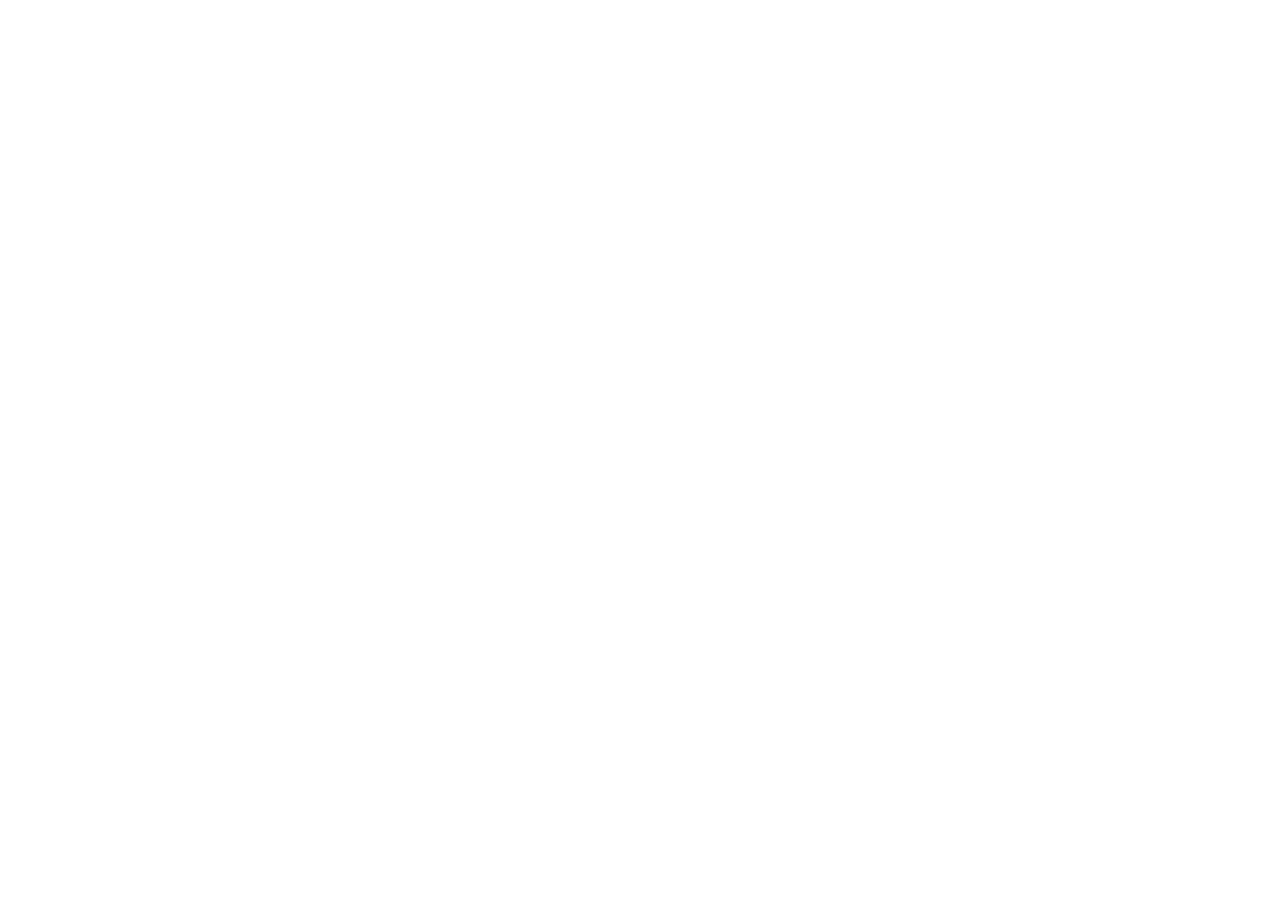
==== index.html @ 674aac0e "init" ====
<!DOCTYPE html>

<html lang="ru">
	<head>
		<!-- Tittle -->
		<title>Tittle</title>

		<!-- Кодировка -->
		<meta http-equiv="Content-type" content="text/html;charset=UTF-8">

		<!-- Настройки вьюпорта для адекватного адаптива -->
		<meta name="viewport" content="width=divice-width, initial-scale=1.0, maximum-scale=1.0, user-scalable=0">

		<!-- Подключение CSS файлов -->
		<link rel="stylesheet"	href="css/style.css" />
		
	</head>
	<body>
		<!-- Внешняя оболочка -->
		<div class="wrapper">
			
		</div>
		

		<!-- Подключение JS файлов -->
		<!-- Jquery -->
		<script src="js/jquery-3.5.0.min.js"></script>

		<!-- Main script file -->
		<script src="js/script.js"></script>
	</body>

</html>
---- css/style.css ----
* {
	padding: 0;
	margin: 0;
	border: 0;
}

*, *:before, *:after {
	-webkit-box-sizing: border-box;
	box-sizing: border-box;
}

:focus, :active {
	outline: none;
}

a:focus, a:active {
	outline: none;
}

nav, footer, header, aside {
	display: block;
}

html, body {
	height: 100%;
	width: 100%;
	font-size: 100%;
	line-height: 1;
	font-size: 14px;
	-ms-text-size-adjust: 100%;
	-moz-text-size-adjust: 100%;
	-webkit-text-size-adjust: 100%;
}

input, button, textarea {
	font-family: inherit;
}

input::-ms-clear {
	display: none;
}

button {
	cursor: pointer;
}

button::-moz-focus-inner {
	padding: 0;
	border: 0;
}

a, a:visited {
	text-decoration: none;
}

a:hover {
	text-decoration: none;
}

ul li {
	list-style: none;
}

img {
	vertical-align: top;
}

h1, h2, h3, h4, h5, h6 {
	font-size: inherit;
	font-weight: inherit;
}
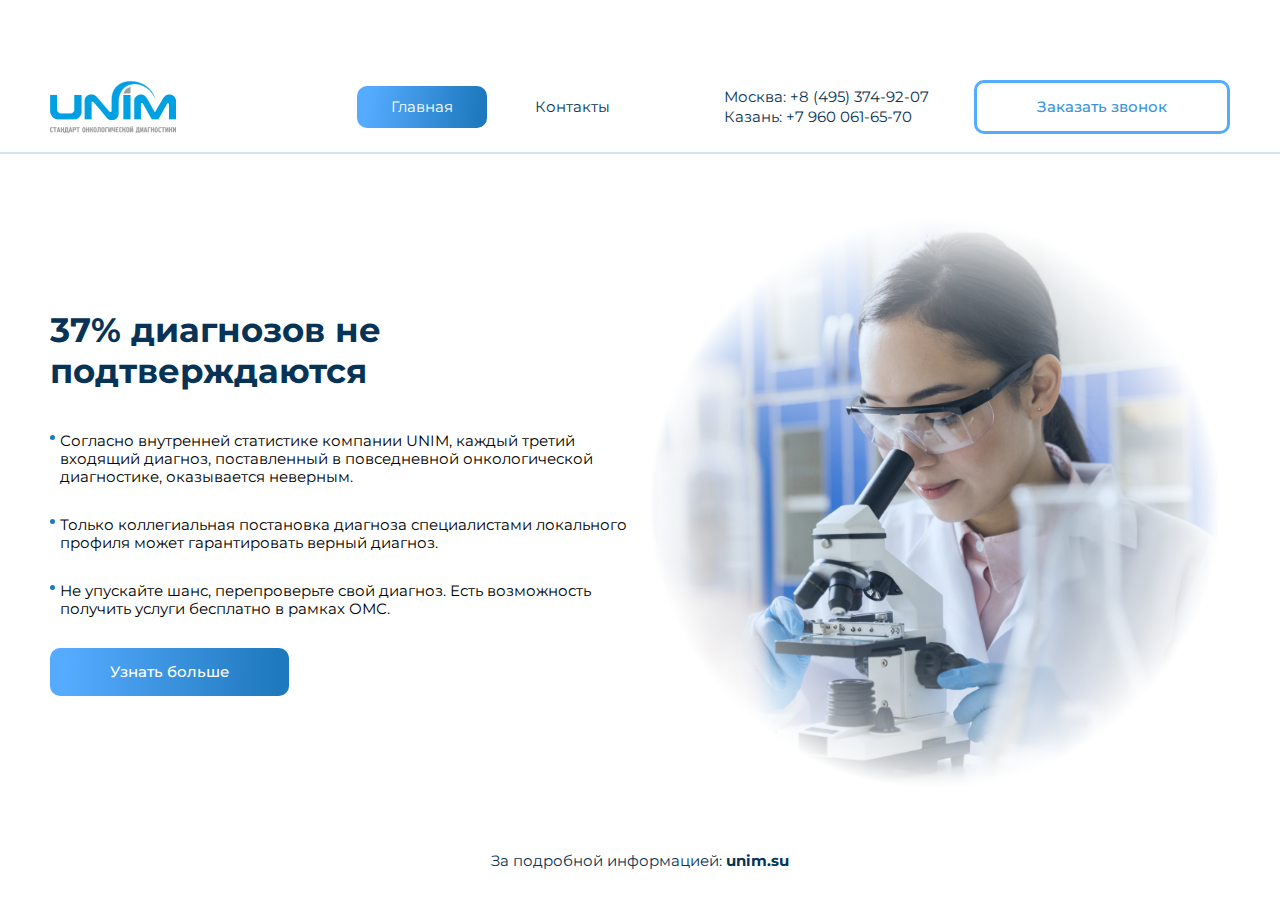
==== commit 0ee9a1f3: "123" ====
--- a/index.html
+++ b/index.html
@@ -1,33 +1,79 @@
 <!DOCTYPE html>
 
 <html lang="ru">
-	<head>
-		<!-- Tittle -->
-		<title>Tittle</title>
 
-		<!-- Кодировка -->
-		<meta http-equiv="Content-type" content="text/html;charset=UTF-8">
+<head>
+	<!-- Tittle -->
+	<title>Tittle</title>
 
-		<!-- Настройки вьюпорта для адекватного адаптива -->
-		<meta name="viewport" content="width=divice-width, initial-scale=1.0, maximum-scale=1.0, user-scalable=0">
+	<!-- Кодировка -->
+	<meta http-equiv="Content-type" content="text/html;charset=UTF-8">
 
-		<!-- Подключение CSS файлов -->
-		<link rel="stylesheet"	href="css/style.css" />
-		
-	</head>
-	<body>
-		<!-- Внешняя оболочка -->
-		<div class="wrapper">
-			
-		</div>
-		
+	<!-- Настройки вьюпорта для адекватного адаптива -->
+	<meta name="viewport" content="width=divice-width, initial-scale=1.0, maximum-scale=1.0, user-scalable=0">
 
-		<!-- Подключение JS файлов -->
-		<!-- Jquery -->
-		<script src="js/jquery-3.5.0.min.js"></script>
+	<!-- Подключение CSS файлов -->
+	<link rel="stylesheet" href="css/style.css" />
 
-		<!-- Main script file -->
-		<script src="js/script.js"></script>
-	</body>
+</head>
+
+<body>
+	<!-- Внешняя оболочка -->
+	<div class="wrapper">
+
+		<header class="header">
+			<div class="container header__wrapper">
+				<div class="header__logo">
+					<img src="images/system_img/logo.png" alt="logo">
+				</div>
+				<div class="header__content">
+					<nav class="header__menu">
+						<a href="#" class="header__menu-link _active">Главная</a>
+						<a href="#" class="header__menu-link">Контакты</a>
+					</nav>
+					<div class="header__contact">
+						<a href="tell:84953749207" class="header__contact-link">Москва: +8 (495) 374-92-07</a>
+						<a href="tell:79600616570" class="header__contact-link">Казань: +7 960 061-65-70</a>
+					</div>
+					<a href="#" class="header__btn btn">Заказать звонок</a>
+				</div>
+			</div>
+		</header>
+
+		<section class="main">
+			<div class="main__wrapper container">
+				<div class="main__column">
+					<div class="main__content">
+						<h1 class="main__title">37% диагнозов не подтверждаются</h1>
+						<ul class="main__list">
+							<li class="main__item">Согласно внутренней статистике компании UNIM, каждый третий входящий
+								диагноз, поставленный в повседневной онкологической диагностике, оказывается неверным. </li>
+							<li class="main__item">Только коллегиальная постановка диагноза специалистами локального профиля
+								может гарантировать верный диагноз.</li>
+							<li class="main__item">Не упускайте шанс, перепроверьте свой диагноз. Есть возможность получить
+								услуги бесплатно в рамках ОМС.</li>
+						</ul>
+						<a href="#" class="main__btn btn">Узнать больше</a>
+					</div>
+				</div>
+				<div class="main__column _bg"></div>
+			</div>
+			<div class="main__footer">
+				<div class="main__footer-img"><img src="images/system_img/footer-img.svg" alt=""></div>
+				<p><span>За подробной информацией:</span>
+					unim.su</p>
+			</div>
+		</section>
+
+	</div>
+
+
+	<!-- Подключение JS файлов -->
+	<!-- Jquery -->
+	<script src="js/jquery-3.5.0.min.js"></script>
+
+	<!-- Main script file -->
+	<script src="js/script.js"></script>
+</body>
 
 </html>--- a/css/style.css
+++ b/css/style.css
@@ -1,71 +1,836 @@
+@import url("https://fonts.googleapis.com/css2?family=Montserrat:wght@400;600;700;900&display=swap");
 * {
-	padding: 0;
-	margin: 0;
-	border: 0;
+  padding: 0;
+  margin: 0;
+  border: 0;
 }
 
 *, *:before, *:after {
-	-webkit-box-sizing: border-box;
-	box-sizing: border-box;
+  -webkit-box-sizing: border-box;
+  box-sizing: border-box;
 }
 
 :focus, :active {
-	outline: none;
+  outline: none;
 }
 
 a:focus, a:active {
-	outline: none;
+  outline: none;
 }
 
 nav, footer, header, aside {
-	display: block;
+  display: block;
 }
 
 html, body {
-	height: 100%;
-	width: 100%;
-	font-size: 100%;
-	line-height: 1;
-	font-size: 14px;
-	-ms-text-size-adjust: 100%;
-	-moz-text-size-adjust: 100%;
-	-webkit-text-size-adjust: 100%;
+  height: 100%;
+  width: 100%;
+  font-size: 100%;
+  line-height: 1;
+  font-size: 14px;
+  -ms-text-size-adjust: 100%;
+  -moz-text-size-adjust: 100%;
+  -webkit-text-size-adjust: 100%;
 }
 
 input, button, textarea {
-	font-family: inherit;
+  font-family: inherit;
 }
 
 input::-ms-clear {
-	display: none;
+  display: none;
 }
 
 button {
-	cursor: pointer;
+  cursor: pointer;
 }
 
 button::-moz-focus-inner {
-	padding: 0;
-	border: 0;
+  padding: 0;
+  border: 0;
 }
 
 a, a:visited {
-	text-decoration: none;
+  text-decoration: none;
 }
 
 a:hover {
-	text-decoration: none;
+  text-decoration: none;
 }
 
 ul li {
-	list-style: none;
+  list-style: none;
 }
 
 img {
-	vertical-align: top;
+  vertical-align: top;
 }
 
 h1, h2, h3, h4, h5, h6 {
-	font-size: inherit;
-	font-weight: inherit;
-}+  font-size: inherit;
+  font-weight: inherit;
+}
+
+body {
+  font-family: "Montserrat", sans-serif;
+}
+
+.wrapper {
+  max-width: 100vw;
+  overflow: hidden;
+}
+
+input[placeholder] {
+  -o-text-overflow: ellipsis;
+     text-overflow: ellipsis;
+}
+
+input::-moz-placeholder {
+  text-overflow: ellipsis;
+}
+
+input:-moz-placeholder {
+  text-overflow: ellipsis;
+}
+
+input:-ms-input-placeholder {
+  text-overflow: ellipsis;
+}
+
+svg path {
+  fill: inherit;
+  stroke: inherit;
+}
+
+svg rect {
+  fill: inherit;
+  stroke: inherit;
+}
+
+.container {
+  max-width: 1390px;
+  margin: 0 auto;
+}
+
+@media (max-width: 1400px) {
+  .container {
+    max-width: 1180px;
+  }
+}
+
+@media (max-width: 1199px) {
+  .container {
+    max-width: 970px;
+  }
+}
+
+@media (max-width: 991px) {
+  .container {
+    max-width: 750px;
+  }
+}
+
+@media (max-width: 768px) {
+  .container {
+    width: 100%;
+    padding: 0 35px;
+  }
+}
+
+@media (max-width: 400px) {
+  .container {
+    padding: 0 10px;
+  }
+}
+
+.btn {
+  display: inline-block;
+  font-weight: 500;
+  font-size: 15px;
+  line-height: 18px;
+  padding: 15px 60px;
+  border-radius: 10px;
+  border: 3px solid #55abff;
+}
+
+.header {
+  background-color: #fff;
+  height: 154px;
+  position: relative;
+  width: 100%;
+  padding: 60px 0 0 0;
+}
+
+@media (max-width: 768px) {
+  .header {
+    height: 75px;
+    padding: 0 0 0 0;
+  }
+}
+
+.header:after {
+  content: "";
+  display: block;
+  width: 100%;
+  height: 2px;
+  opacity: 0.2;
+  background-color: #217cc1;
+  position: absolute;
+  bottom: 0;
+  left: 0;
+}
+
+@media (max-width: 768px) {
+  .header--contact {
+    background: -webkit-linear-gradient(347.03deg, #55abff 4.66%, #1e79bd 93.91%);
+    background: -o-linear-gradient(347.03deg, #55abff 4.66%, #1e79bd 93.91%);
+    background: linear-gradient(102.97deg, #55abff 4.66%, #1e79bd 93.91%);
+  }
+}
+
+.header__wrapper {
+  display: -webkit-box;
+  display: -ms-flexbox;
+  display: flex;
+  -webkit-box-pack: justify;
+      -ms-flex-pack: justify;
+          justify-content: space-between;
+  -webkit-box-align: center;
+      -ms-flex-align: center;
+          align-items: center;
+  height: 100%;
+}
+
+.header__logo img {
+  max-width: 100%;
+}
+
+.header__logo.header__logo--contact-view {
+  display: none;
+  width: 93px;
+  height: 38px;
+  max-width: 100%;
+}
+
+@media (max-width: 768px) {
+  .header__logo.header__logo--contact {
+    display: none;
+  }
+  .header__logo.header__logo--contact-view {
+    display: block;
+  }
+}
+
+.header__content {
+  display: -webkit-box;
+  display: -ms-flexbox;
+  display: flex;
+  -webkit-box-align: center;
+      -ms-flex-align: center;
+          align-items: center;
+}
+
+.header__menu-link {
+  display: inline-block;
+  font-size: 15px;
+  line-height: 18px;
+  color: #073456;
+  border-radius: 10px;
+  padding: 12px 34px;
+  -webkit-transition: 0.3s;
+  -o-transition: 0.3s;
+  transition: 0.3s;
+}
+
+.header__menu-link:hover {
+  -webkit-transform: translateY(-3px);
+      -ms-transform: translateY(-3px);
+          transform: translateY(-3px);
+}
+
+.header__menu-link:first-child {
+  margin: 0 10px 0 0;
+}
+
+.header__menu-link._active {
+  color: #ffffff;
+  background: -webkit-linear-gradient(351.53deg, #55abff 9.38%, #1e79bd 93.7%);
+  background: -o-linear-gradient(351.53deg, #55abff 9.38%, #1e79bd 93.7%);
+  background: linear-gradient(98.47deg, #55abff 9.38%, #1e79bd 93.7%);
+}
+
+@media (max-width: 991px) {
+  .header__menu-link._active {
+    display: none;
+  }
+}
+
+@media (max-width: 991px) {
+  .header__menu-link {
+    color: #ffffff;
+    background: -webkit-linear-gradient(351.53deg, #55abff 9.38%, #1e79bd 93.7%);
+    background: -o-linear-gradient(351.53deg, #55abff 9.38%, #1e79bd 93.7%);
+    background: linear-gradient(98.47deg, #55abff 9.38%, #1e79bd 93.7%);
+    margin: 0 10px 0 0;
+  }
+}
+
+@media (max-width: 768px) {
+  .header__menu-link--contact {
+    color: #073456;
+    background: #ffffff;
+    -webkit-box-shadow: inset 0px 4px 4px rgba(0, 0, 0, 0.25);
+            box-shadow: inset 0px 4px 4px rgba(0, 0, 0, 0.25);
+  }
+}
+
+.header__contact {
+  display: -webkit-box;
+  display: -ms-flexbox;
+  display: flex;
+  -webkit-box-orient: vertical;
+  -webkit-box-direction: normal;
+      -ms-flex-direction: column;
+          flex-direction: column;
+  margin: 0 45px 0 80px;
+}
+
+@media (max-width: 1199px) {
+  .header__contact {
+    display: none;
+  }
+}
+
+.header__contact-link {
+  font-size: 15px;
+  line-height: 20px;
+  color: #073456;
+}
+
+.header__btn {
+  -webkit-transition: 0.4s;
+  -o-transition: 0.4s;
+  transition: 0.4s;
+  color: #3a93e0;
+}
+
+.header__btn:hover {
+  color: #fff;
+  background: -webkit-linear-gradient(357.13deg, #55abff 7.22%, #1f79bd 95%);
+  background: -o-linear-gradient(357.13deg, #55abff 7.22%, #1f79bd 95%);
+  background: linear-gradient(92.87deg, #55abff 7.22%, #1f79bd 95%);
+  -webkit-box-shadow: inset 0px 4px 4px rgba(0, 0, 0, 0.25);
+          box-shadow: inset 0px 4px 4px rgba(0, 0, 0, 0.25);
+  border-color: #fff;
+}
+
+@media (max-width: 768px) {
+  .header__btn {
+    display: none;
+  }
+}
+
+.main {
+  min-height: calc(100vh - 154px);
+  display: -webkit-box;
+  display: -ms-flexbox;
+  display: flex;
+  -webkit-box-orient: vertical;
+  -webkit-box-direction: normal;
+      -ms-flex-direction: column;
+          flex-direction: column;
+  padding: 0 0 30px 0;
+}
+
+.main__wrapper {
+  display: -webkit-box;
+  display: -ms-flexbox;
+  display: flex;
+  -webkit-box-flex: 1;
+      -ms-flex: 1 1 auto;
+          flex: 1 1 auto;
+}
+
+@media (max-width: 768px) {
+  .main__wrapper {
+    -webkit-box-orient: vertical;
+    -webkit-box-direction: reverse;
+        -ms-flex-direction: column-reverse;
+            flex-direction: column-reverse;
+  }
+}
+
+.main__column {
+  -webkit-box-flex: 0;
+      -ms-flex: 0 1 50%;
+          flex: 0 1 50%;
+  display: -webkit-box;
+  display: -ms-flexbox;
+  display: flex;
+  -webkit-box-orient: vertical;
+  -webkit-box-direction: normal;
+      -ms-flex-direction: column;
+          flex-direction: column;
+  -webkit-box-pack: center;
+      -ms-flex-pack: center;
+          justify-content: center;
+}
+
+@media (max-width: 768px) {
+  .main__column {
+    margin: -45px 0 0 0;
+    position: relative;
+    z-index: 2;
+  }
+}
+
+.main__column._bg {
+  background: url("../images/system_img/bg-main.png") center/contain no-repeat;
+}
+
+@media (max-width: 768px) {
+  .main__column._bg {
+    -webkit-box-flex: 0;
+        -ms-flex: 0 0 30vh;
+            flex: 0 0 30vh;
+    background-position: right;
+    margin: 0;
+    z-index: 1;
+  }
+}
+
+.main__title {
+  font-weight: bold;
+  font-size: 34px;
+  line-height: 41px;
+  color: #073456;
+  margin: 0 0 40px 0;
+}
+
+.main__item {
+  font-size: 15px;
+  line-height: 18px;
+  padding: 0 0 0 10px;
+  position: relative;
+  margin: 0 0 30px 0;
+}
+
+.main__item:before {
+  content: "";
+  width: 5px;
+  height: 5px;
+  border-radius: 50%;
+  background-color: #1e79bd;
+  position: absolute;
+  top: 3px;
+  left: 0;
+}
+
+.main__btn {
+  color: #fff;
+  background: -webkit-linear-gradient(357.13deg, #55abff 7.22%, #1f79bd 95%);
+  background: -o-linear-gradient(357.13deg, #55abff 7.22%, #1f79bd 95%);
+  background: linear-gradient(92.87deg, #55abff 7.22%, #1f79bd 95%);
+  border: none;
+  -webkit-transition: 0.3s;
+  -o-transition: 0.3s;
+  transition: 0.3s;
+}
+
+.main__btn:hover {
+  -webkit-transform: translateY(3px);
+      -ms-transform: translateY(3px);
+          transform: translateY(3px);
+  -webkit-box-shadow: inset 0px 4px 4px rgba(0, 0, 0, 0.25);
+          box-shadow: inset 0px 4px 4px rgba(0, 0, 0, 0.25);
+}
+
+.main__footer {
+  width: 100%;
+  text-align: center;
+  font-weight: bold;
+  font-size: 15px;
+  line-height: 18px;
+  text-align: center;
+  color: #073456;
+}
+
+.main__footer span {
+  font-weight: 400;
+}
+
+@media (max-width: 768px) {
+  .main__footer {
+    display: -webkit-box;
+    display: -ms-flexbox;
+    display: flex;
+    -webkit-box-orient: vertical;
+    -webkit-box-direction: normal;
+        -ms-flex-direction: column;
+            flex-direction: column;
+    -webkit-box-align: center;
+        -ms-flex-align: center;
+            align-items: center;
+    -webkit-box-pack: center;
+        -ms-flex-pack: center;
+            justify-content: center;
+    margin: 38px 0 0 0;
+  }
+}
+
+.main__footer-img {
+  display: none;
+  width: 29px;
+  height: 29px;
+  margin: 0 0 16px 0;
+}
+
+@media (max-width: 768px) {
+  .main__footer-img {
+    display: block;
+  }
+}
+
+.main__footer-img img {
+  max-width: 100%;
+}
+
+.contact-main {
+  background: -webkit-linear-gradient(347.03deg, #55abff 4.66%, #1e79bd 93.91%);
+  background: -o-linear-gradient(347.03deg, #55abff 4.66%, #1e79bd 93.91%);
+  background: linear-gradient(102.97deg, #55abff 4.66%, #1e79bd 93.91%);
+  min-height: calc(100vh - 154px);
+  display: -webkit-box;
+  display: -ms-flexbox;
+  display: flex;
+  -webkit-box-orient: vertical;
+  -webkit-box-direction: normal;
+      -ms-flex-direction: column;
+          flex-direction: column;
+  padding: 0 0 30px 0;
+}
+
+.contact-main__wrapper {
+  display: -webkit-box;
+  display: -ms-flexbox;
+  display: flex;
+  -webkit-box-flex: 1;
+      -ms-flex: 1 1 auto;
+          flex: 1 1 auto;
+}
+
+@media (max-width: 768px) {
+  .contact-main__wrapper {
+    -webkit-box-orient: vertical;
+    -webkit-box-direction: normal;
+        -ms-flex-direction: column;
+            flex-direction: column;
+  }
+}
+
+.contact-main__column {
+  -webkit-box-flex: 0;
+      -ms-flex: 0 1 33.333%;
+          flex: 0 1 33.333%;
+  display: -webkit-box;
+  display: -ms-flexbox;
+  display: flex;
+  -webkit-box-orient: vertical;
+  -webkit-box-direction: normal;
+      -ms-flex-direction: column;
+          flex-direction: column;
+  padding: 2vw 10px 10px 10px;
+}
+
+@media (max-width: 768px) {
+  .contact-main__column {
+    -webkit-box-align: center;
+        -ms-flex-align: center;
+            align-items: center;
+  }
+  .contact-main__column:first-child {
+    margin: 0 0 50px 0;
+  }
+}
+
+.contact-main__title {
+  font-weight: bold;
+  font-size: 34px;
+  line-height: 41px;
+  text-transform: uppercase;
+  color: #ffffff;
+  margin: 0 0 25px 0;
+}
+
+.contact-main__logos {
+  margin: 30px 0 0 0;
+}
+
+.contact-main__logos img {
+  display: inline-block;
+  margin: 0 21px 0 0;
+}
+
+@media (max-width: 768px) {
+  .contact-main__logos {
+    display: none;
+  }
+}
+
+.contact-main__footer {
+  font-weight: bold;
+  font-size: 15px;
+  line-height: 18px;
+  text-align: center;
+  color: #ffffff;
+}
+
+.contact-main__footer span {
+  font-weight: normal;
+}
+
+@media (max-width: 768px) {
+  .contact-main__footer {
+    display: none;
+  }
+}
+
+.item-contact {
+  display: -webkit-box;
+  display: -ms-flexbox;
+  display: flex;
+  margin: 0 0 20px 0;
+}
+
+.item-contact:last-child {
+  margin: 0;
+}
+
+.item-contact__img {
+  -webkit-box-flex: 0;
+      -ms-flex: 0 0 36px;
+          flex: 0 0 36px;
+  height: 36px;
+  -ms-flex-item-align: start;
+      align-self: flex-start;
+  margin: 0 17px 0 0;
+}
+
+.item-contact__img img {
+  max-width: 100%;
+}
+
+.item-contact__text {
+  font-size: 15px;
+  line-height: 18px;
+  color: #ffffff;
+}
+
+.item-contact__title {
+  font-weight: bold;
+  font-size: 15px;
+  line-height: 18px;
+  color: #ffffff;
+}
+
+.form-contact {
+  margin: 27px 0 0 0;
+  display: -webkit-box;
+  display: -ms-flexbox;
+  display: flex;
+  -webkit-box-orient: vertical;
+  -webkit-box-direction: normal;
+      -ms-flex-direction: column;
+          flex-direction: column;
+  max-width: 334px;
+}
+
+@media (max-width: 768px) {
+  .form-contact {
+    max-width: none;
+    width: 100%;
+  }
+}
+
+.form-contact__input {
+  padding: 14px 5px 13px 76px;
+  background: #ffffff;
+  border-radius: 10px;
+  width: 100%;
+  font-family: "Montserrat", sans-serif;
+  font-style: normal;
+  font-weight: normal;
+  font-size: 15px;
+  line-height: 18px;
+  color: #000000;
+}
+
+.form-contact__input::-webkit-input-placeholder {
+  font-family: "Montserrat", sans-serif;
+  font-style: normal;
+  font-weight: normal;
+  font-size: 15px;
+  line-height: 18px;
+  color: #000000;
+  opacity: 0.6;
+}
+
+.form-contact__input:-ms-input-placeholder {
+  font-family: "Montserrat", sans-serif;
+  font-style: normal;
+  font-weight: normal;
+  font-size: 15px;
+  line-height: 18px;
+  color: #000000;
+  opacity: 0.6;
+}
+
+.form-contact__input::-ms-input-placeholder {
+  font-family: "Montserrat", sans-serif;
+  font-style: normal;
+  font-weight: normal;
+  font-size: 15px;
+  line-height: 18px;
+  color: #000000;
+  opacity: 0.6;
+}
+
+.form-contact__input::placeholder {
+  font-family: "Montserrat", sans-serif;
+  font-style: normal;
+  font-weight: normal;
+  font-size: 15px;
+  line-height: 18px;
+  color: #000000;
+  opacity: 0.6;
+}
+
+.form-contact__btn {
+  color: #ffffff;
+  background: none;
+  border: 3px solid #fff;
+  -webkit-transition: 0.3s;
+  -o-transition: 0.3s;
+  transition: 0.3s;
+}
+
+.form-contact__btn:hover {
+  color: #2b85cd;
+  background: #ffffff;
+  -webkit-box-shadow: inset 0px 4px 4px rgba(0, 0, 0, 0.25);
+          box-shadow: inset 0px 4px 4px rgba(0, 0, 0, 0.25);
+  border: none;
+  margin: 3px 0 0 0;
+}
+
+.input-name {
+  margin: 0 0 21px 0;
+  width: 100%;
+  position: relative;
+}
+
+.input-name:before {
+  content: url("../../images/system_img/name.svg");
+  position: absolute;
+  top: 9px;
+  left: 18px;
+  display: block;
+  width: 25px;
+  height: 25px;
+  z-index: 3;
+}
+
+.input-name:after {
+  content: "";
+  display: block;
+  width: 1px;
+  height: 32px;
+  background-color: rgba(0, 0, 0, 0.6);
+  position: absolute;
+  top: 7px;
+  left: 58px;
+  z-index: 3;
+}
+
+.input-email {
+  margin: 0 0 21px 0;
+  width: 100%;
+  position: relative;
+}
+
+.input-email:before {
+  content: url("../../images/system_img/email-input.svg");
+  position: absolute;
+  top: 12px;
+  left: 20px;
+  display: block;
+  width: 25px;
+  height: 25px;
+  z-index: 3;
+}
+
+.input-email:after {
+  content: "";
+  display: block;
+  width: 1px;
+  height: 32px;
+  background-color: rgba(0, 0, 0, 0.6);
+  position: absolute;
+  top: 7px;
+  left: 58px;
+  z-index: 3;
+}
+
+.input-textarea {
+  margin: 0 0 21px 0;
+  width: 100%;
+  position: relative;
+}
+
+.input-textarea:before {
+  content: url("../../images/system_img/pencil.svg");
+  position: absolute;
+  top: 9px;
+  left: 20px;
+  display: block;
+  width: 25px;
+  height: 25px;
+  z-index: 3;
+}
+
+.input-textarea:after {
+  content: "";
+  display: block;
+  width: 1px;
+  height: 88%;
+  background-color: rgba(0, 0, 0, 0.6);
+  position: absolute;
+  top: 7px;
+  left: 58px;
+  z-index: 3;
+}
+
+.logo-column {
+  -webkit-box-pack: center;
+      -ms-flex-pack: center;
+          justify-content: center;
+  -webkit-box-align: end;
+      -ms-flex-align: end;
+          align-items: flex-end;
+}
+
+.logo-column__logo img {
+  max-width: 100%;
+}
+
+.logo-column__text {
+  font-size: 15px;
+  line-height: 18px;
+  color: #ffffff;
+}
+
+@media (max-width: 768px) {
+  .logo-column {
+    display: none;
+  }
+}
